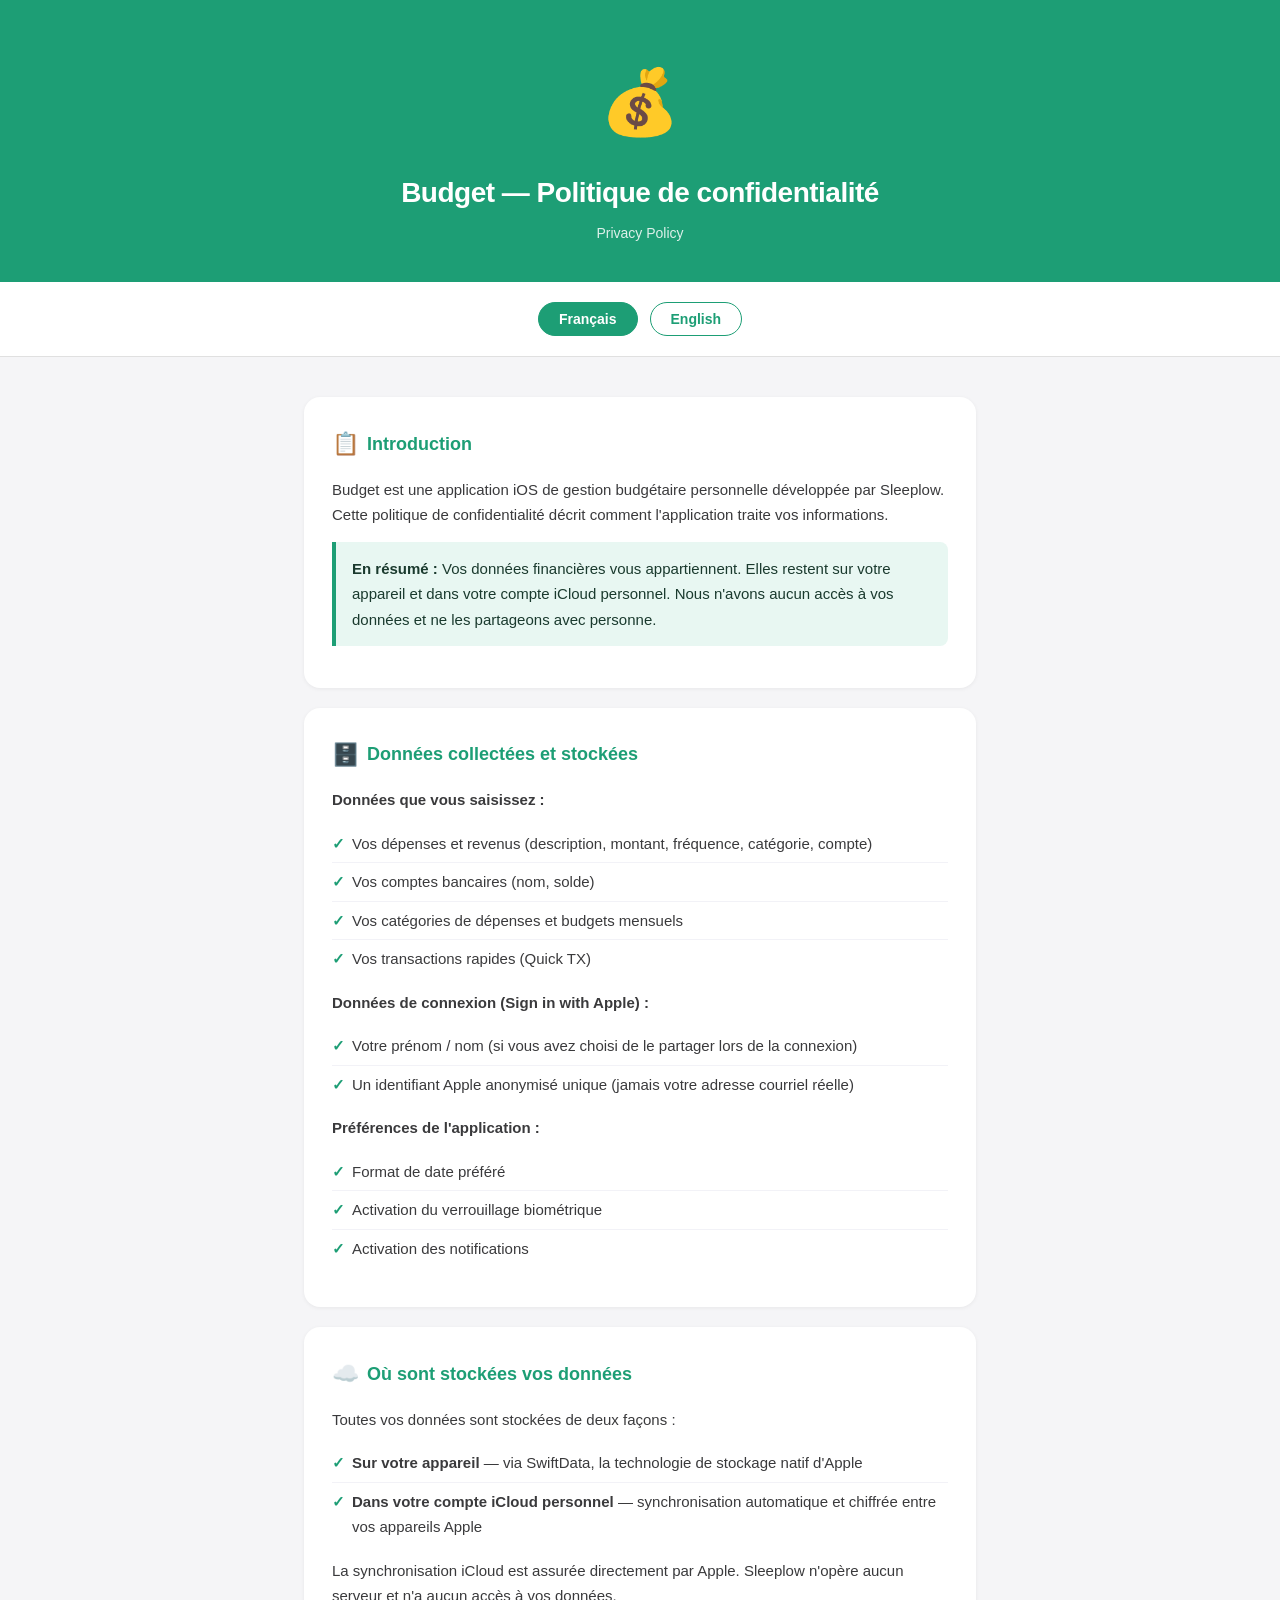
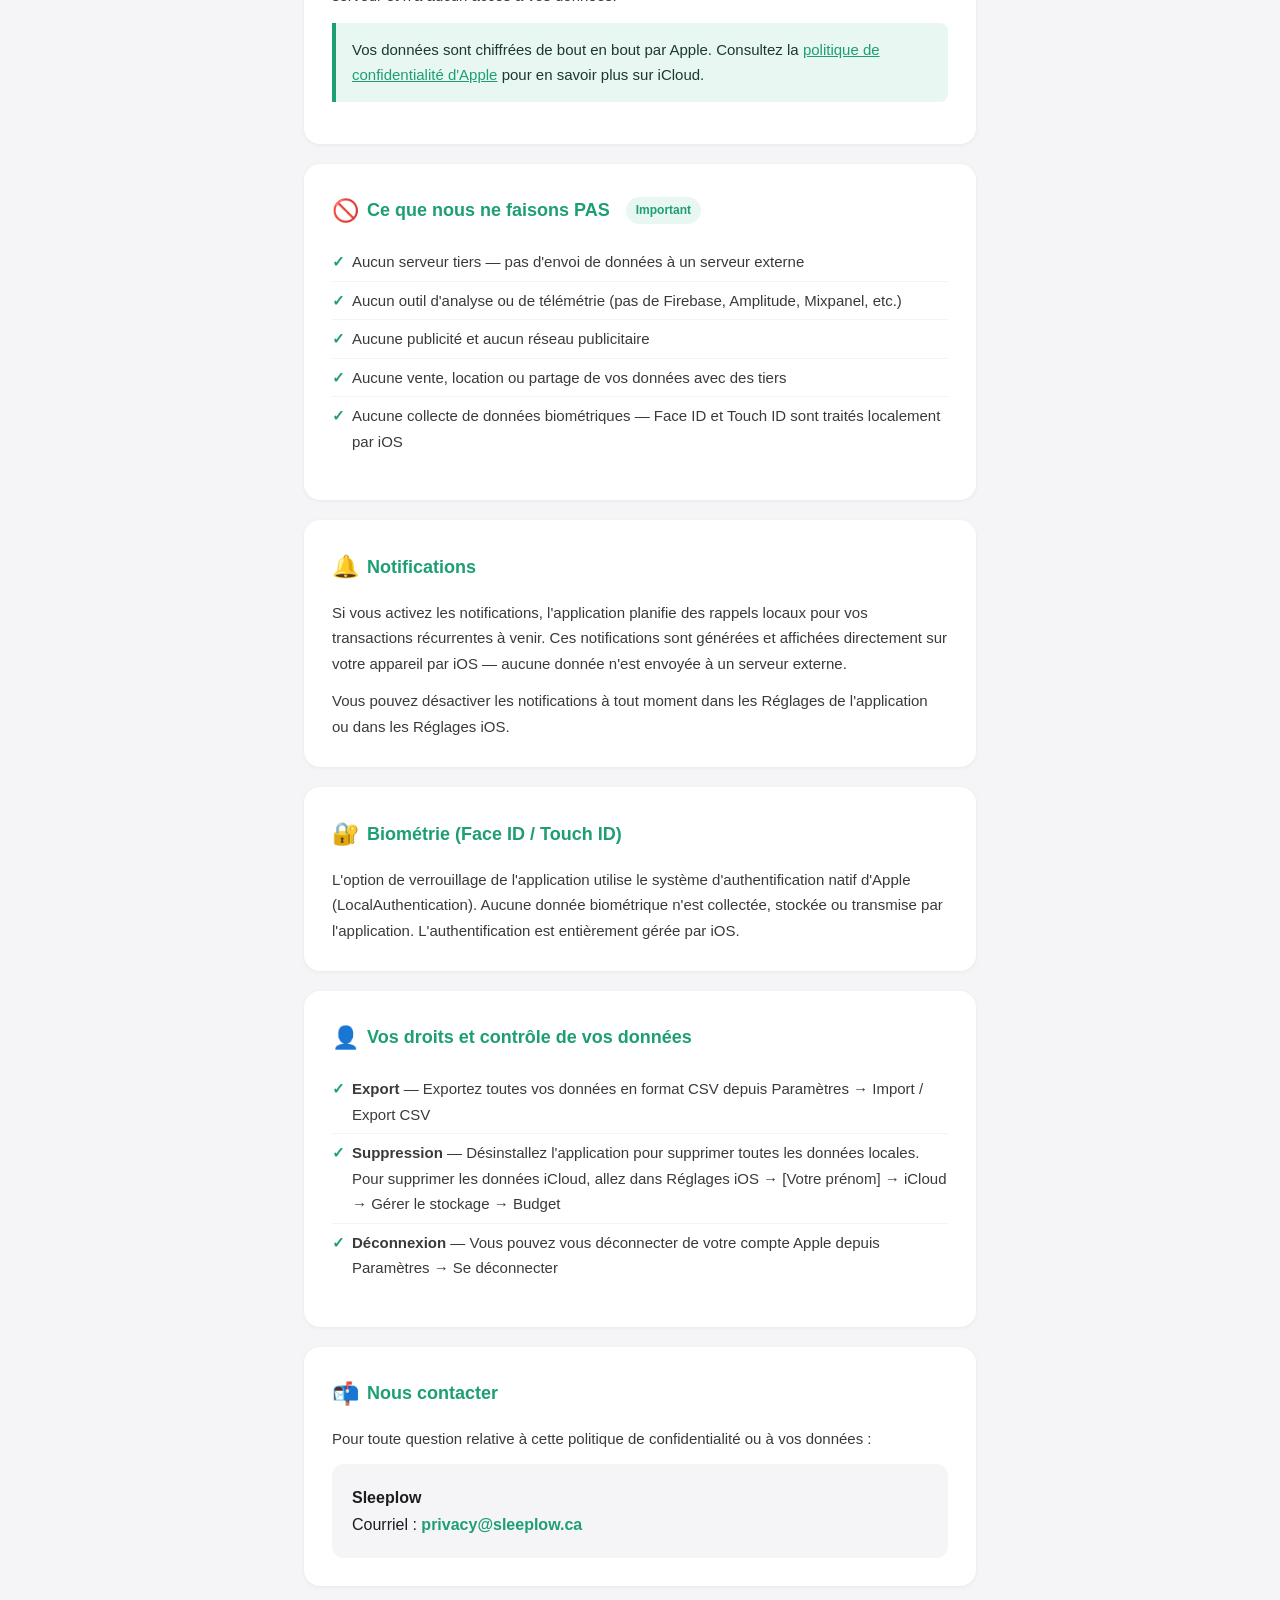
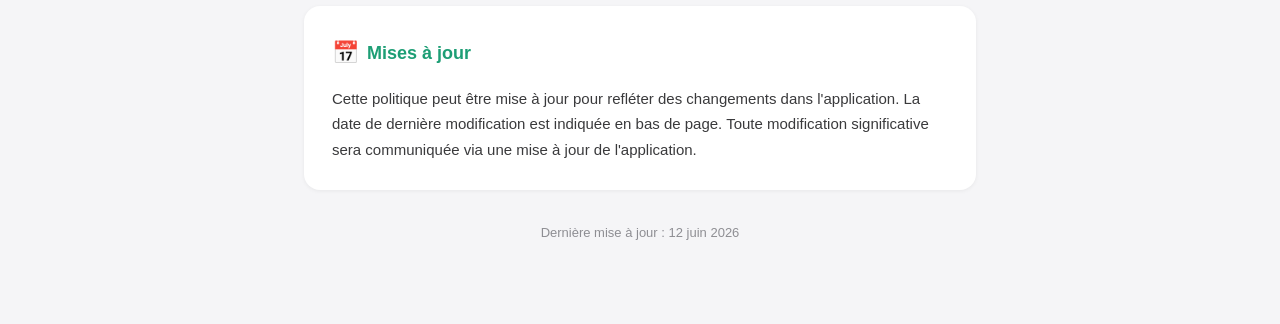
==== index.html @ 639ddbec "Add files via upload" ====
<!DOCTYPE html>
<html lang="fr">
<head>
  <meta charset="UTF-8" />
  <meta name="viewport" content="width=device-width, initial-scale=1.0" />
  <title>Politique de confidentialité — Budget App</title>
  <style>
    * { box-sizing: border-box; margin: 0; padding: 0; }

    body {
      font-family: -apple-system, BlinkMacSystemFont, "Segoe UI", Roboto, Helvetica, Arial, sans-serif;
      background: #f5f5f7;
      color: #1d1d1f;
      line-height: 1.7;
    }

    header {
      background: #1d9e75;
      color: #fff;
      padding: 48px 24px 36px;
      text-align: center;
    }

    header .icon {
      font-size: 64px;
      display: block;
      margin-bottom: 12px;
    }

    header h1 {
      font-size: 28px;
      font-weight: 700;
      letter-spacing: -0.5px;
    }

    header p {
      margin-top: 6px;
      font-size: 14px;
      opacity: 0.85;
    }

    .lang-toggle {
      display: flex;
      justify-content: center;
      gap: 12px;
      padding: 20px;
      background: #fff;
      border-bottom: 1px solid #e0e0e0;
    }

    .lang-toggle button {
      padding: 8px 20px;
      border-radius: 20px;
      border: 1.5px solid #1d9e75;
      background: transparent;
      color: #1d9e75;
      font-size: 14px;
      font-weight: 600;
      cursor: pointer;
      transition: all 0.2s;
    }

    .lang-toggle button.active,
    .lang-toggle button:hover {
      background: #1d9e75;
      color: #fff;
    }

    .container {
      max-width: 720px;
      margin: 0 auto;
      padding: 40px 24px 80px;
    }

    .section {
      background: #fff;
      border-radius: 16px;
      padding: 28px;
      margin-bottom: 20px;
      box-shadow: 0 1px 4px rgba(0,0,0,0.06);
    }

    .section h2 {
      font-size: 18px;
      font-weight: 700;
      color: #1d9e75;
      margin-bottom: 14px;
      display: flex;
      align-items: center;
      gap: 8px;
    }

    .section h2 .emoji { font-size: 22px; }

    .section p { margin-bottom: 12px; font-size: 15px; color: #3a3a3c; }
    .section p:last-child { margin-bottom: 0; }

    .section ul {
      list-style: none;
      padding: 0;
      margin-bottom: 12px;
    }

    .section ul li {
      font-size: 15px;
      color: #3a3a3c;
      padding: 6px 0 6px 20px;
      position: relative;
      border-bottom: 1px solid #f2f2f7;
    }

    .section ul li:last-child { border-bottom: none; }

    .section ul li::before {
      content: "✓";
      position: absolute;
      left: 0;
      color: #1d9e75;
      font-weight: 700;
    }

    .badge {
      display: inline-block;
      background: #e8f7f2;
      color: #1d9e75;
      font-size: 12px;
      font-weight: 700;
      padding: 3px 10px;
      border-radius: 20px;
      margin-left: 8px;
      vertical-align: middle;
    }

    .highlight {
      background: #e8f7f2;
      border-left: 4px solid #1d9e75;
      border-radius: 0 8px 8px 0;
      padding: 14px 16px;
      margin: 14px 0;
      font-size: 15px;
      color: #1a3a2e;
    }

    .contact-box {
      background: #f5f5f7;
      border-radius: 12px;
      padding: 20px;
      margin-top: 12px;
    }

    .contact-box a {
      color: #1d9e75;
      text-decoration: none;
      font-weight: 600;
    }

    .divider {
      border: none;
      border-top: 2px dashed #d0d0d0;
      margin: 40px 0;
    }

    .updated {
      text-align: center;
      font-size: 13px;
      color: #8e8e93;
      margin-top: 32px;
    }

    [lang-section="en"] { display: none; }
  </style>
</head>
<body>

<header>
  <span class="icon">💰</span>
  <h1>Budget — Politique de confidentialité</h1>
  <p>Privacy Policy</p>
</header>

<div class="lang-toggle">
  <button class="active" onclick="setLang('fr')">Français</button>
  <button onclick="setLang('en')">English</button>
</div>

<!-- ═══════════════════════════════════════ FRANÇAIS ═══════════════════════ -->

<div lang-section="fr">
<div class="container">

  <div class="section">
    <h2><span class="emoji">📋</span> Introduction</h2>
    <p>
      Budget est une application iOS de gestion budgétaire personnelle développée par Sleeplow.
      Cette politique de confidentialité décrit comment l'application traite vos informations.
    </p>
    <div class="highlight">
      <strong>En résumé :</strong> Vos données financières vous appartiennent. Elles restent sur votre appareil et dans votre compte iCloud personnel. Nous n'avons aucun accès à vos données et ne les partageons avec personne.
    </div>
  </div>

  <div class="section">
    <h2><span class="emoji">🗄️</span> Données collectées et stockées</h2>

    <p><strong>Données que vous saisissez :</strong></p>
    <ul>
      <li>Vos dépenses et revenus (description, montant, fréquence, catégorie, compte)</li>
      <li>Vos comptes bancaires (nom, solde)</li>
      <li>Vos catégories de dépenses et budgets mensuels</li>
      <li>Vos transactions rapides (Quick TX)</li>
    </ul>

    <p><strong>Données de connexion (Sign in with Apple) :</strong></p>
    <ul>
      <li>Votre prénom / nom (si vous avez choisi de le partager lors de la connexion)</li>
      <li>Un identifiant Apple anonymisé unique (jamais votre adresse courriel réelle)</li>
    </ul>

    <p><strong>Préférences de l'application :</strong></p>
    <ul>
      <li>Format de date préféré</li>
      <li>Activation du verrouillage biométrique</li>
      <li>Activation des notifications</li>
    </ul>
  </div>

  <div class="section">
    <h2><span class="emoji">☁️</span> Où sont stockées vos données</h2>
    <p>
      Toutes vos données sont stockées de deux façons :
    </p>
    <ul>
      <li><strong>Sur votre appareil</strong> — via SwiftData, la technologie de stockage natif d'Apple</li>
      <li><strong>Dans votre compte iCloud personnel</strong> — synchronisation automatique et chiffrée entre vos appareils Apple</li>
    </ul>
    <p>
      La synchronisation iCloud est assurée directement par Apple. Sleeplow n'opère aucun serveur
      et n'a aucun accès à vos données.
    </p>
    <div class="highlight">
      Vos données sont chiffrées de bout en bout par Apple. Consultez la
      <a href="https://www.apple.com/legal/privacy/fr-ww/" style="color:#1d9e75;">politique de confidentialité d'Apple</a>
      pour en savoir plus sur iCloud.
    </div>
  </div>

  <div class="section">
    <h2><span class="emoji">🚫</span> Ce que nous ne faisons PAS <span class="badge">Important</span></h2>
    <ul>
      <li>Aucun serveur tiers — pas d'envoi de données à un serveur externe</li>
      <li>Aucun outil d'analyse ou de télémétrie (pas de Firebase, Amplitude, Mixpanel, etc.)</li>
      <li>Aucune publicité et aucun réseau publicitaire</li>
      <li>Aucune vente, location ou partage de vos données avec des tiers</li>
      <li>Aucune collecte de données biométriques — Face ID et Touch ID sont traités localement par iOS</li>
    </ul>
  </div>

  <div class="section">
    <h2><span class="emoji">🔔</span> Notifications</h2>
    <p>
      Si vous activez les notifications, l'application planifie des rappels locaux pour vos
      transactions récurrentes à venir. Ces notifications sont générées et affichées directement
      sur votre appareil par iOS — aucune donnée n'est envoyée à un serveur externe.
    </p>
    <p>Vous pouvez désactiver les notifications à tout moment dans les Réglages de l'application ou dans les Réglages iOS.</p>
  </div>

  <div class="section">
    <h2><span class="emoji">🔐</span> Biométrie (Face ID / Touch ID)</h2>
    <p>
      L'option de verrouillage de l'application utilise le système d'authentification natif d'Apple
      (LocalAuthentication). Aucune donnée biométrique n'est collectée, stockée ou transmise par
      l'application. L'authentification est entièrement gérée par iOS.
    </p>
  </div>

  <div class="section">
    <h2><span class="emoji">👤</span> Vos droits et contrôle de vos données</h2>
    <ul>
      <li><strong>Export</strong> — Exportez toutes vos données en format CSV depuis Paramètres → Import / Export CSV</li>
      <li><strong>Suppression</strong> — Désinstallez l'application pour supprimer toutes les données locales. Pour supprimer les données iCloud, allez dans Réglages iOS → [Votre prénom] → iCloud → Gérer le stockage → Budget</li>
      <li><strong>Déconnexion</strong> — Vous pouvez vous déconnecter de votre compte Apple depuis Paramètres → Se déconnecter</li>
    </ul>
  </div>

  <div class="section">
    <h2><span class="emoji">📬</span> Nous contacter</h2>
    <p>Pour toute question relative à cette politique de confidentialité ou à vos données :</p>
    <div class="contact-box">
      <strong>Sleeplow</strong><br/>
      Courriel : <a href="mailto:privacy@sleeplow.ca">privacy@sleeplow.ca</a>
    </div>
  </div>

  <div class="section">
    <h2><span class="emoji">📅</span> Mises à jour</h2>
    <p>
      Cette politique peut être mise à jour pour refléter des changements dans l'application.
      La date de dernière modification est indiquée en bas de page.
      Toute modification significative sera communiquée via une mise à jour de l'application.
    </p>
  </div>

  <p class="updated">Dernière mise à jour : 12 juin 2026</p>
</div>
</div>

<!-- ═══════════════════════════════════════ ENGLISH ════════════════════════ -->

<div lang-section="en">
<div class="container">

  <div class="section">
    <h2><span class="emoji">📋</span> Introduction</h2>
    <p>
      Budget is a personal finance iOS application developed by Sleeplow.
      This privacy policy describes how the application handles your information.
    </p>
    <div class="highlight">
      <strong>In short:</strong> Your financial data belongs to you. It stays on your device and in your personal iCloud account. We have no access to your data and do not share it with anyone.
    </div>
  </div>

  <div class="section">
    <h2><span class="emoji">🗄️</span> Data Collected and Stored</h2>

    <p><strong>Data you enter:</strong></p>
    <ul>
      <li>Your expenses and income (description, amount, frequency, category, account)</li>
      <li>Your bank accounts (name, balance)</li>
      <li>Your expense categories and monthly budgets</li>
      <li>Your quick transactions (Quick TX)</li>
    </ul>

    <p><strong>Sign in with Apple data:</strong></p>
    <ul>
      <li>Your first / last name (only if you chose to share it at sign-in)</li>
      <li>A unique anonymized Apple identifier (never your real email address)</li>
    </ul>

    <p><strong>App preferences:</strong></p>
    <ul>
      <li>Preferred date format</li>
      <li>Biometric lock setting</li>
      <li>Notification setting</li>
    </ul>
  </div>

  <div class="section">
    <h2><span class="emoji">☁️</span> Where Your Data Is Stored</h2>
    <p>All your data is stored in two ways:</p>
    <ul>
      <li><strong>On your device</strong> — using SwiftData, Apple's native storage technology</li>
      <li><strong>In your personal iCloud account</strong> — automatic encrypted sync across your Apple devices</li>
    </ul>
    <p>
      iCloud synchronization is handled directly by Apple. Sleeplow operates no servers
      and has no access to your data.
    </p>
    <div class="highlight">
      Your data is end-to-end encrypted by Apple. See
      <a href="https://www.apple.com/legal/privacy/en-ww/" style="color:#1d9e75;">Apple's Privacy Policy</a>
      to learn more about iCloud.
    </div>
  </div>

  <div class="section">
    <h2><span class="emoji">🚫</span> What We Do NOT Do <span class="badge">Important</span></h2>
    <ul>
      <li>No third-party servers — no data is sent to any external server</li>
      <li>No analytics or telemetry tools (no Firebase, Amplitude, Mixpanel, etc.)</li>
      <li>No advertising and no ad networks</li>
      <li>No selling, renting, or sharing of your data with third parties</li>
      <li>No collection of biometric data — Face ID and Touch ID are processed locally by iOS</li>
    </ul>
  </div>

  <div class="section">
    <h2><span class="emoji">🔔</span> Notifications</h2>
    <p>
      If you enable notifications, the app schedules local reminders for your upcoming recurring
      transactions. These notifications are generated and displayed directly on your device by iOS —
      no data is sent to any external server.
    </p>
    <p>You can disable notifications at any time in the app's Settings or in iOS Settings.</p>
  </div>

  <div class="section">
    <h2><span class="emoji">🔐</span> Biometrics (Face ID / Touch ID)</h2>
    <p>
      The app lock feature uses Apple's native authentication framework (LocalAuthentication).
      No biometric data is collected, stored, or transmitted by the application.
      Authentication is entirely managed by iOS.
    </p>
  </div>

  <div class="section">
    <h2><span class="emoji">👤</span> Your Rights and Data Control</h2>
    <ul>
      <li><strong>Export</strong> — Export all your data in CSV format from Settings → Import / Export CSV</li>
      <li><strong>Deletion</strong> — Uninstall the application to delete all local data. To delete iCloud data, go to iOS Settings → [Your name] → iCloud → Manage Storage → Budget</li>
      <li><strong>Sign out</strong> — You can sign out of your Apple account from Settings → Sign out</li>
    </ul>
  </div>

  <div class="section">
    <h2><span class="emoji">📬</span> Contact Us</h2>
    <p>For any questions regarding this privacy policy or your data:</p>
    <div class="contact-box">
      <strong>Sleeplow</strong><br/>
      Email: <a href="mailto:privacy@sleeplow.ca">privacy@sleeplow.ca</a>
    </div>
  </div>

  <div class="section">
    <h2><span class="emoji">📅</span> Updates</h2>
    <p>
      This policy may be updated to reflect changes in the application.
      The last modification date is shown at the bottom of this page.
      Any significant change will be communicated through an app update.
    </p>
  </div>

  <p class="updated">Last updated: June 12, 2026</p>
</div>
</div>

<script>
  function setLang(lang) {
    document.querySelectorAll('[lang-section]').forEach(el => {
      el.style.display = el.getAttribute('lang-section') === lang ? 'block' : 'none';
    });
    document.querySelectorAll('.lang-toggle button').forEach((btn, i) => {
      btn.classList.toggle('active', (i === 0 && lang === 'fr') || (i === 1 && lang === 'en'));
    });
  }
</script>

</body>
</html>
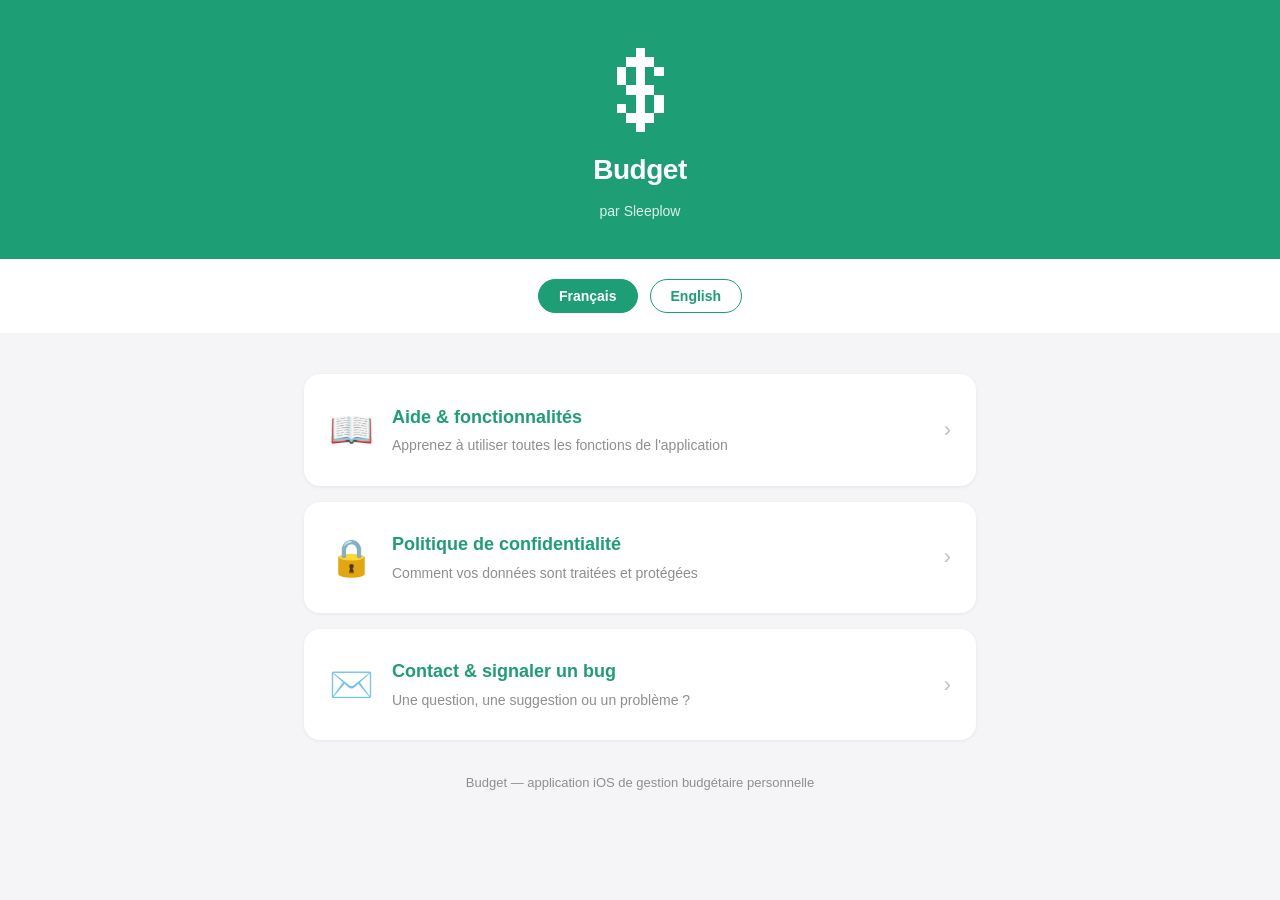
==== commit 41f7768b: "Site de support multi-pages avec logo de l'app et mode sombre * Préciser la nuance sur le chiffremen" ====
--- a/index.html
+++ b/index.html
@@ -3,179 +3,15 @@
 <head>
   <meta charset="UTF-8" />
   <meta name="viewport" content="width=device-width, initial-scale=1.0" />
-  <title>Politique de confidentialité — Budget App</title>
-  <style>
-    * { box-sizing: border-box; margin: 0; padding: 0; }
-
-    body {
-      font-family: -apple-system, BlinkMacSystemFont, "Segoe UI", Roboto, Helvetica, Arial, sans-serif;
-      background: #f5f5f7;
-      color: #1d1d1f;
-      line-height: 1.7;
-    }
-
-    header {
-      background: #1d9e75;
-      color: #fff;
-      padding: 48px 24px 36px;
-      text-align: center;
-    }
-
-    header .icon {
-      font-size: 64px;
-      display: block;
-      margin-bottom: 12px;
-    }
-
-    header h1 {
-      font-size: 28px;
-      font-weight: 700;
-      letter-spacing: -0.5px;
-    }
-
-    header p {
-      margin-top: 6px;
-      font-size: 14px;
-      opacity: 0.85;
-    }
-
-    .lang-toggle {
-      display: flex;
-      justify-content: center;
-      gap: 12px;
-      padding: 20px;
-      background: #fff;
-      border-bottom: 1px solid #e0e0e0;
-    }
-
-    .lang-toggle button {
-      padding: 8px 20px;
-      border-radius: 20px;
-      border: 1.5px solid #1d9e75;
-      background: transparent;
-      color: #1d9e75;
-      font-size: 14px;
-      font-weight: 600;
-      cursor: pointer;
-      transition: all 0.2s;
-    }
-
-    .lang-toggle button.active,
-    .lang-toggle button:hover {
-      background: #1d9e75;
-      color: #fff;
-    }
-
-    .container {
-      max-width: 720px;
-      margin: 0 auto;
-      padding: 40px 24px 80px;
-    }
-
-    .section {
-      background: #fff;
-      border-radius: 16px;
-      padding: 28px;
-      margin-bottom: 20px;
-      box-shadow: 0 1px 4px rgba(0,0,0,0.06);
-    }
-
-    .section h2 {
-      font-size: 18px;
-      font-weight: 700;
-      color: #1d9e75;
-      margin-bottom: 14px;
-      display: flex;
-      align-items: center;
-      gap: 8px;
-    }
-
-    .section h2 .emoji { font-size: 22px; }
-
-    .section p { margin-bottom: 12px; font-size: 15px; color: #3a3a3c; }
-    .section p:last-child { margin-bottom: 0; }
-
-    .section ul {
-      list-style: none;
-      padding: 0;
-      margin-bottom: 12px;
-    }
-
-    .section ul li {
-      font-size: 15px;
-      color: #3a3a3c;
-      padding: 6px 0 6px 20px;
-      position: relative;
-      border-bottom: 1px solid #f2f2f7;
-    }
-
-    .section ul li:last-child { border-bottom: none; }
-
-    .section ul li::before {
-      content: "✓";
-      position: absolute;
-      left: 0;
-      color: #1d9e75;
-      font-weight: 700;
-    }
-
-    .badge {
-      display: inline-block;
-      background: #e8f7f2;
-      color: #1d9e75;
-      font-size: 12px;
-      font-weight: 700;
-      padding: 3px 10px;
-      border-radius: 20px;
-      margin-left: 8px;
-      vertical-align: middle;
-    }
-
-    .highlight {
-      background: #e8f7f2;
-      border-left: 4px solid #1d9e75;
-      border-radius: 0 8px 8px 0;
-      padding: 14px 16px;
-      margin: 14px 0;
-      font-size: 15px;
-      color: #1a3a2e;
-    }
-
-    .contact-box {
-      background: #f5f5f7;
-      border-radius: 12px;
-      padding: 20px;
-      margin-top: 12px;
-    }
-
-    .contact-box a {
-      color: #1d9e75;
-      text-decoration: none;
-      font-weight: 600;
-    }
-
-    .divider {
-      border: none;
-      border-top: 2px dashed #d0d0d0;
-      margin: 40px 0;
-    }
-
-    .updated {
-      text-align: center;
-      font-size: 13px;
-      color: #8e8e93;
-      margin-top: 32px;
-    }
-
-    [lang-section="en"] { display: none; }
-  </style>
+  <title>Budget App — Accueil</title>
+  <link rel="stylesheet" href="styles.css" />
 </head>
 <body>
 
 <header>
-  <span class="icon">💰</span>
-  <h1>Budget — Politique de confidentialité</h1>
-  <p>Privacy Policy</p>
+  <span class="logo-icon" role="img" aria-label="Budget"></span>
+  <h1>Budget</h1>
+  <p>par Sleeplow</p>
 </header>
 
 <div class="lang-toggle">
@@ -188,120 +24,36 @@
 <div lang-section="fr">
 <div class="container">
 
-  <div class="section">
-    <h2><span class="emoji">📋</span> Introduction</h2>
-    <p>
-      Budget est une application iOS de gestion budgétaire personnelle développée par Sleeplow.
-      Cette politique de confidentialité décrit comment l'application traite vos informations.
-    </p>
-    <div class="highlight">
-      <strong>En résumé :</strong> Vos données financières vous appartiennent. Elles restent sur votre appareil et dans votre compte iCloud personnel. Nous n'avons aucun accès à vos données et ne les partageons avec personne.
-    </div>
-  </div>
+  <nav class="menu">
+    <a class="menu-card" href="help.html">
+      <span class="menu-icon">📖</span>
+      <span class="menu-text">
+        <h2>Aide &amp; fonctionnalités</h2>
+        <p>Apprenez à utiliser toutes les fonctions de l'application</p>
+      </span>
+      <span class="menu-arrow">›</span>
+    </a>
 
-  <div class="section">
-    <h2><span class="emoji">🗄️</span> Données collectées et stockées</h2>
+    <a class="menu-card" href="privacy.html">
+      <span class="menu-icon">🔒</span>
+      <span class="menu-text">
+        <h2>Politique de confidentialité</h2>
+        <p>Comment vos données sont traitées et protégées</p>
+      </span>
+      <span class="menu-arrow">›</span>
+    </a>
 
-    <p><strong>Données que vous saisissez :</strong></p>
-    <ul>
-      <li>Vos dépenses et revenus (description, montant, fréquence, catégorie, compte)</li>
-      <li>Vos comptes bancaires (nom, solde)</li>
-      <li>Vos catégories de dépenses et budgets mensuels</li>
-      <li>Vos transactions rapides (Quick TX)</li>
-    </ul>
+    <a class="menu-card" href="contact.html">
+      <span class="menu-icon">✉️</span>
+      <span class="menu-text">
+        <h2>Contact &amp; signaler un bug</h2>
+        <p>Une question, une suggestion ou un problème ?</p>
+      </span>
+      <span class="menu-arrow">›</span>
+    </a>
+  </nav>
 
-    <p><strong>Données de connexion (Sign in with Apple) :</strong></p>
-    <ul>
-      <li>Votre prénom / nom (si vous avez choisi de le partager lors de la connexion)</li>
-      <li>Un identifiant Apple anonymisé unique (jamais votre adresse courriel réelle)</li>
-    </ul>
-
-    <p><strong>Préférences de l'application :</strong></p>
-    <ul>
-      <li>Format de date préféré</li>
-      <li>Activation du verrouillage biométrique</li>
-      <li>Activation des notifications</li>
-    </ul>
-  </div>
-
-  <div class="section">
-    <h2><span class="emoji">☁️</span> Où sont stockées vos données</h2>
-    <p>
-      Toutes vos données sont stockées de deux façons :
-    </p>
-    <ul>
-      <li><strong>Sur votre appareil</strong> — via SwiftData, la technologie de stockage natif d'Apple</li>
-      <li><strong>Dans votre compte iCloud personnel</strong> — synchronisation automatique et chiffrée entre vos appareils Apple</li>
-    </ul>
-    <p>
-      La synchronisation iCloud est assurée directement par Apple. Sleeplow n'opère aucun serveur
-      et n'a aucun accès à vos données.
-    </p>
-    <div class="highlight">
-      Vos données sont chiffrées de bout en bout par Apple. Consultez la
-      <a href="https://www.apple.com/legal/privacy/fr-ww/" style="color:#1d9e75;">politique de confidentialité d'Apple</a>
-      pour en savoir plus sur iCloud.
-    </div>
-  </div>
-
-  <div class="section">
-    <h2><span class="emoji">🚫</span> Ce que nous ne faisons PAS <span class="badge">Important</span></h2>
-    <ul>
-      <li>Aucun serveur tiers — pas d'envoi de données à un serveur externe</li>
-      <li>Aucun outil d'analyse ou de télémétrie (pas de Firebase, Amplitude, Mixpanel, etc.)</li>
-      <li>Aucune publicité et aucun réseau publicitaire</li>
-      <li>Aucune vente, location ou partage de vos données avec des tiers</li>
-      <li>Aucune collecte de données biométriques — Face ID et Touch ID sont traités localement par iOS</li>
-    </ul>
-  </div>
-
-  <div class="section">
-    <h2><span class="emoji">🔔</span> Notifications</h2>
-    <p>
-      Si vous activez les notifications, l'application planifie des rappels locaux pour vos
-      transactions récurrentes à venir. Ces notifications sont générées et affichées directement
-      sur votre appareil par iOS — aucune donnée n'est envoyée à un serveur externe.
-    </p>
-    <p>Vous pouvez désactiver les notifications à tout moment dans les Réglages de l'application ou dans les Réglages iOS.</p>
-  </div>
-
-  <div class="section">
-    <h2><span class="emoji">🔐</span> Biométrie (Face ID / Touch ID)</h2>
-    <p>
-      L'option de verrouillage de l'application utilise le système d'authentification natif d'Apple
-      (LocalAuthentication). Aucune donnée biométrique n'est collectée, stockée ou transmise par
-      l'application. L'authentification est entièrement gérée par iOS.
-    </p>
-  </div>
-
-  <div class="section">
-    <h2><span class="emoji">👤</span> Vos droits et contrôle de vos données</h2>
-    <ul>
-      <li><strong>Export</strong> — Exportez toutes vos données en format CSV depuis Paramètres → Import / Export CSV</li>
-      <li><strong>Suppression</strong> — Désinstallez l'application pour supprimer toutes les données locales. Pour supprimer les données iCloud, allez dans Réglages iOS → [Votre prénom] → iCloud → Gérer le stockage → Budget</li>
-      <li><strong>Déconnexion</strong> — Vous pouvez vous déconnecter de votre compte Apple depuis Paramètres → Se déconnecter</li>
-    </ul>
-  </div>
-
-  <div class="section">
-    <h2><span class="emoji">📬</span> Nous contacter</h2>
-    <p>Pour toute question relative à cette politique de confidentialité ou à vos données :</p>
-    <div class="contact-box">
-      <strong>Sleeplow</strong><br/>
-      Courriel : <a href="mailto:privacy@sleeplow.ca">privacy@sleeplow.ca</a>
-    </div>
-  </div>
-
-  <div class="section">
-    <h2><span class="emoji">📅</span> Mises à jour</h2>
-    <p>
-      Cette politique peut être mise à jour pour refléter des changements dans l'application.
-      La date de dernière modification est indiquée en bas de page.
-      Toute modification significative sera communiquée via une mise à jour de l'application.
-    </p>
-  </div>
-
-  <p class="updated">Dernière mise à jour : 12 juin 2026</p>
+  <p class="updated">Budget — application iOS de gestion budgétaire personnelle</p>
 </div>
 </div>
 
@@ -310,131 +62,39 @@
 <div lang-section="en">
 <div class="container">
 
-  <div class="section">
-    <h2><span class="emoji">📋</span> Introduction</h2>
-    <p>
-      Budget is a personal finance iOS application developed by Sleeplow.
-      This privacy policy describes how the application handles your information.
-    </p>
-    <div class="highlight">
-      <strong>In short:</strong> Your financial data belongs to you. It stays on your device and in your personal iCloud account. We have no access to your data and do not share it with anyone.
-    </div>
-  </div>
+  <nav class="menu">
+    <a class="menu-card" href="help.html">
+      <span class="menu-icon">📖</span>
+      <span class="menu-text">
+        <h2>Help &amp; Features</h2>
+        <p>Learn how to use all of the app's features</p>
+      </span>
+      <span class="menu-arrow">›</span>
+    </a>
 
-  <div class="section">
-    <h2><span class="emoji">🗄️</span> Data Collected and Stored</h2>
+    <a class="menu-card" href="privacy.html">
+      <span class="menu-icon">🔒</span>
+      <span class="menu-text">
+        <h2>Privacy Policy</h2>
+        <p>How your data is handled and protected</p>
+      </span>
+      <span class="menu-arrow">›</span>
+    </a>
 
-    <p><strong>Data you enter:</strong></p>
-    <ul>
-      <li>Your expenses and income (description, amount, frequency, category, account)</li>
-      <li>Your bank accounts (name, balance)</li>
-      <li>Your expense categories and monthly budgets</li>
-      <li>Your quick transactions (Quick TX)</li>
-    </ul>
+    <a class="menu-card" href="contact.html">
+      <span class="menu-icon">✉️</span>
+      <span class="menu-text">
+        <h2>Contact &amp; Report a Bug</h2>
+        <p>A question, a suggestion or a problem?</p>
+      </span>
+      <span class="menu-arrow">›</span>
+    </a>
+  </nav>
 
-    <p><strong>Sign in with Apple data:</strong></p>
-    <ul>
-      <li>Your first / last name (only if you chose to share it at sign-in)</li>
-      <li>A unique anonymized Apple identifier (never your real email address)</li>
-    </ul>
-
-    <p><strong>App preferences:</strong></p>
-    <ul>
-      <li>Preferred date format</li>
-      <li>Biometric lock setting</li>
-      <li>Notification setting</li>
-    </ul>
-  </div>
-
-  <div class="section">
-    <h2><span class="emoji">☁️</span> Where Your Data Is Stored</h2>
-    <p>All your data is stored in two ways:</p>
-    <ul>
-      <li><strong>On your device</strong> — using SwiftData, Apple's native storage technology</li>
-      <li><strong>In your personal iCloud account</strong> — automatic encrypted sync across your Apple devices</li>
-    </ul>
-    <p>
-      iCloud synchronization is handled directly by Apple. Sleeplow operates no servers
-      and has no access to your data.
-    </p>
-    <div class="highlight">
-      Your data is end-to-end encrypted by Apple. See
-      <a href="https://www.apple.com/legal/privacy/en-ww/" style="color:#1d9e75;">Apple's Privacy Policy</a>
-      to learn more about iCloud.
-    </div>
-  </div>
-
-  <div class="section">
-    <h2><span class="emoji">🚫</span> What We Do NOT Do <span class="badge">Important</span></h2>
-    <ul>
-      <li>No third-party servers — no data is sent to any external server</li>
-      <li>No analytics or telemetry tools (no Firebase, Amplitude, Mixpanel, etc.)</li>
-      <li>No advertising and no ad networks</li>
-      <li>No selling, renting, or sharing of your data with third parties</li>
-      <li>No collection of biometric data — Face ID and Touch ID are processed locally by iOS</li>
-    </ul>
-  </div>
-
-  <div class="section">
-    <h2><span class="emoji">🔔</span> Notifications</h2>
-    <p>
-      If you enable notifications, the app schedules local reminders for your upcoming recurring
-      transactions. These notifications are generated and displayed directly on your device by iOS —
-      no data is sent to any external server.
-    </p>
-    <p>You can disable notifications at any time in the app's Settings or in iOS Settings.</p>
-  </div>
-
-  <div class="section">
-    <h2><span class="emoji">🔐</span> Biometrics (Face ID / Touch ID)</h2>
-    <p>
-      The app lock feature uses Apple's native authentication framework (LocalAuthentication).
-      No biometric data is collected, stored, or transmitted by the application.
-      Authentication is entirely managed by iOS.
-    </p>
-  </div>
-
-  <div class="section">
-    <h2><span class="emoji">👤</span> Your Rights and Data Control</h2>
-    <ul>
-      <li><strong>Export</strong> — Export all your data in CSV format from Settings → Import / Export CSV</li>
-      <li><strong>Deletion</strong> — Uninstall the application to delete all local data. To delete iCloud data, go to iOS Settings → [Your name] → iCloud → Manage Storage → Budget</li>
-      <li><strong>Sign out</strong> — You can sign out of your Apple account from Settings → Sign out</li>
-    </ul>
-  </div>
-
-  <div class="section">
-    <h2><span class="emoji">📬</span> Contact Us</h2>
-    <p>For any questions regarding this privacy policy or your data:</p>
-    <div class="contact-box">
-      <strong>Sleeplow</strong><br/>
-      Email: <a href="mailto:privacy@sleeplow.ca">privacy@sleeplow.ca</a>
-    </div>
-  </div>
-
-  <div class="section">
-    <h2><span class="emoji">📅</span> Updates</h2>
-    <p>
-      This policy may be updated to reflect changes in the application.
-      The last modification date is shown at the bottom of this page.
-      Any significant change will be communicated through an app update.
-    </p>
-  </div>
-
-  <p class="updated">Last updated: June 12, 2026</p>
+  <p class="updated">Budget — personal finance iOS application</p>
 </div>
 </div>
 
-<script>
-  function setLang(lang) {
-    document.querySelectorAll('[lang-section]').forEach(el => {
-      el.style.display = el.getAttribute('lang-section') === lang ? 'block' : 'none';
-    });
-    document.querySelectorAll('.lang-toggle button').forEach((btn, i) => {
-      btn.classList.toggle('active', (i === 0 && lang === 'fr') || (i === 1 && lang === 'en'));
-    });
-  }
-</script>
-
+<script src="script.js"></script>
 </body>
 </html>
--- a/styles.css
+++ b/styles.css
@@ -0,0 +1,346 @@
+/* ───────────────────── Color tokens (light mode) ───────────────────── */
+
+:root {
+  --bg: #f5f5f7;
+  --text: #1d1d1f;
+  --text-secondary: #3a3a3c;
+  --text-muted: #8e8e93;
+
+  --card-bg: #fff;
+  --card-border: transparent;
+  --card-shadow: rgba(0,0,0,0.06);
+  --card-shadow-hover: rgba(0,0,0,0.10);
+
+  --accent: #1d9e75;
+  --accent-bg: #e8f7f2;
+  --accent-contrast: #1a3a2e;
+  --on-accent: #fff;
+
+  --border: #f2f2f7;
+  --divider: #d0d0d0;
+  --contact-bg: #f5f5f7;
+  --arrow: #c0c0c5;
+
+  /* Header / app logo — light variant: green tile, white glyph */
+  --header-bg: #1d9e75;
+  --header-text: #fff;
+  --header-logo: #fff;
+}
+
+/* ───────────────────── Color tokens (dark mode) ────────────────────── */
+
+@media (prefers-color-scheme: dark) {
+  :root {
+    --bg: #000;
+    --text: #f5f5f7;
+    --text-secondary: #c7c7cc;
+    --text-muted: #8e8e93;
+
+    --card-bg: #1c1c1e;
+    --card-border: #2c2c2e;
+    --card-shadow: rgba(0,0,0,0.5);
+    --card-shadow-hover: rgba(0,0,0,0.7);
+
+    --accent: #2ecc8f;
+    --accent-bg: #14302a;
+    --accent-contrast: #d7f5ea;
+    --on-accent: #0d1311;
+
+    --border: #2c2c2e;
+    --divider: #3a3a3c;
+    --contact-bg: #2c2c2e;
+    --arrow: #6e6e73;
+
+    /* Header / app logo — dark variant: near-black tile, green glyph */
+    --header-bg: #0d1311;
+    --header-text: #f5f5f7;
+    --header-logo: #2ecc8f;
+  }
+}
+
+* { box-sizing: border-box; margin: 0; padding: 0; }
+
+body {
+  font-family: -apple-system, BlinkMacSystemFont, "Segoe UI", Roboto, Helvetica, Arial, sans-serif;
+  background: var(--bg);
+  color: var(--text);
+  line-height: 1.7;
+}
+
+/* ─────────────────────────── Header ─────────────────────────── */
+
+header {
+  background: var(--header-bg);
+  color: var(--header-text);
+  padding: 48px 24px 36px;
+  text-align: center;
+}
+
+/* App logo — the "$" glyph drawn from logo.svg, recolored per color scheme */
+header .logo-icon {
+  display: block;
+  width: 84px;
+  height: 84px;
+  margin: 0 auto 14px;
+  background-color: var(--header-logo);
+  -webkit-mask: url(logo.svg) center / contain no-repeat;
+  mask: url(logo.svg) center / contain no-repeat;
+}
+
+header h1 {
+  font-size: 28px;
+  font-weight: 700;
+  letter-spacing: -0.5px;
+}
+
+header p {
+  margin-top: 6px;
+  font-size: 14px;
+  opacity: 0.85;
+}
+
+/* ─────────────────────── Back navigation ────────────────────── */
+
+.back-link {
+  display: inline-flex;
+  align-items: center;
+  gap: 6px;
+  margin: 20px 0 0 24px;
+  color: var(--accent);
+  text-decoration: none;
+  font-size: 14px;
+  font-weight: 600;
+}
+
+.back-link:hover { text-decoration: underline; }
+
+/* ─────────────────────── Language toggle ────────────────────── */
+
+.lang-toggle {
+  display: flex;
+  justify-content: center;
+  gap: 12px;
+  padding: 20px;
+  background: var(--card-bg);
+  border-bottom: 1px solid var(--border);
+}
+
+.lang-toggle button {
+  padding: 8px 20px;
+  border-radius: 20px;
+  border: 1.5px solid var(--accent);
+  background: transparent;
+  color: var(--accent);
+  font-size: 14px;
+  font-weight: 600;
+  cursor: pointer;
+  transition: all 0.2s;
+}
+
+.lang-toggle button.active,
+.lang-toggle button:hover {
+  background: var(--accent);
+  color: var(--on-accent);
+}
+
+/* ─────────────────────────── Layout ─────────────────────────── */
+
+.container {
+  max-width: 720px;
+  margin: 0 auto;
+  padding: 40px 24px 80px;
+}
+
+.section {
+  background: var(--card-bg);
+  border: 1px solid var(--card-border);
+  border-radius: 16px;
+  padding: 28px;
+  margin-bottom: 20px;
+  box-shadow: 0 1px 4px var(--card-shadow);
+}
+
+.section h2 {
+  font-size: 18px;
+  font-weight: 700;
+  color: var(--accent);
+  margin-bottom: 14px;
+  display: flex;
+  align-items: center;
+  gap: 8px;
+}
+
+.section h2 .emoji { font-size: 22px; }
+
+.section h3 {
+  font-size: 16px;
+  font-weight: 700;
+  color: var(--text);
+  margin: 18px 0 8px;
+}
+
+.section p { margin-bottom: 12px; font-size: 15px; color: var(--text-secondary); }
+.section p:last-child { margin-bottom: 0; }
+
+.section ul {
+  list-style: none;
+  padding: 0;
+  margin-bottom: 12px;
+}
+
+.section ul li {
+  font-size: 15px;
+  color: var(--text-secondary);
+  padding: 6px 0 6px 20px;
+  position: relative;
+  border-bottom: 1px solid var(--border);
+}
+
+.section ul li:last-child { border-bottom: none; }
+
+.section ul li::before {
+  content: "✓";
+  position: absolute;
+  left: 0;
+  color: var(--accent);
+  font-weight: 700;
+}
+
+/* Numbered steps (for help sections) */
+.section ol {
+  margin: 0 0 12px 20px;
+  padding: 0;
+}
+
+.section ol li {
+  font-size: 15px;
+  color: var(--text-secondary);
+  padding: 4px 0;
+}
+
+/* Links inside content */
+.section a,
+.highlight a,
+.contact-box a,
+.updated a {
+  color: var(--accent);
+  font-weight: 600;
+  text-decoration: none;
+}
+
+.section a:hover,
+.highlight a:hover,
+.contact-box a:hover,
+.updated a:hover { text-decoration: underline; }
+
+/* ───────────────────────── Components ───────────────────────── */
+
+.badge {
+  display: inline-block;
+  background: var(--accent-bg);
+  color: var(--accent);
+  font-size: 12px;
+  font-weight: 700;
+  padding: 3px 10px;
+  border-radius: 20px;
+  margin-left: 8px;
+  vertical-align: middle;
+}
+
+.highlight {
+  background: var(--accent-bg);
+  border-left: 4px solid var(--accent);
+  border-radius: 0 8px 8px 0;
+  padding: 14px 16px;
+  margin: 14px 0;
+  font-size: 15px;
+  color: var(--accent-contrast);
+}
+
+.contact-box {
+  background: var(--contact-bg);
+  border-radius: 12px;
+  padding: 20px;
+  margin-top: 12px;
+}
+
+.divider {
+  border: none;
+  border-top: 2px dashed var(--divider);
+  margin: 40px 0;
+}
+
+.updated {
+  text-align: center;
+  font-size: 13px;
+  color: var(--text-muted);
+  margin-top: 32px;
+}
+
+/* ────────────────────────── Menu hub ───────────────────────── */
+
+.menu {
+  display: grid;
+  gap: 16px;
+}
+
+.menu-card {
+  display: flex;
+  align-items: center;
+  gap: 18px;
+  background: var(--card-bg);
+  border: 1px solid var(--card-border);
+  border-radius: 16px;
+  padding: 24px;
+  text-decoration: none;
+  color: inherit;
+  box-shadow: 0 1px 4px var(--card-shadow);
+  transition: transform 0.15s, box-shadow 0.15s;
+}
+
+.menu-card:hover {
+  transform: translateY(-2px);
+  box-shadow: 0 4px 14px var(--card-shadow-hover);
+}
+
+.menu-card .menu-icon {
+  font-size: 36px;
+  flex-shrink: 0;
+}
+
+.menu-card .menu-text h2 {
+  font-size: 18px;
+  font-weight: 700;
+  color: var(--accent);
+  margin-bottom: 2px;
+}
+
+.menu-card .menu-text p {
+  font-size: 14px;
+  color: var(--text-muted);
+}
+
+.menu-card .menu-arrow {
+  margin-left: auto;
+  color: var(--arrow);
+  font-size: 22px;
+  flex-shrink: 0;
+}
+
+/* Buttons / call-to-action links */
+.btn {
+  display: inline-block;
+  background: var(--accent);
+  color: var(--on-accent);
+  text-decoration: none;
+  font-weight: 600;
+  font-size: 15px;
+  padding: 12px 24px;
+  border-radius: 24px;
+  transition: opacity 0.15s;
+}
+
+.btn:hover { opacity: 0.9; }
+
+/* Language section visibility (toggled by script.js) */
+[lang-section="en"] { display: none; }
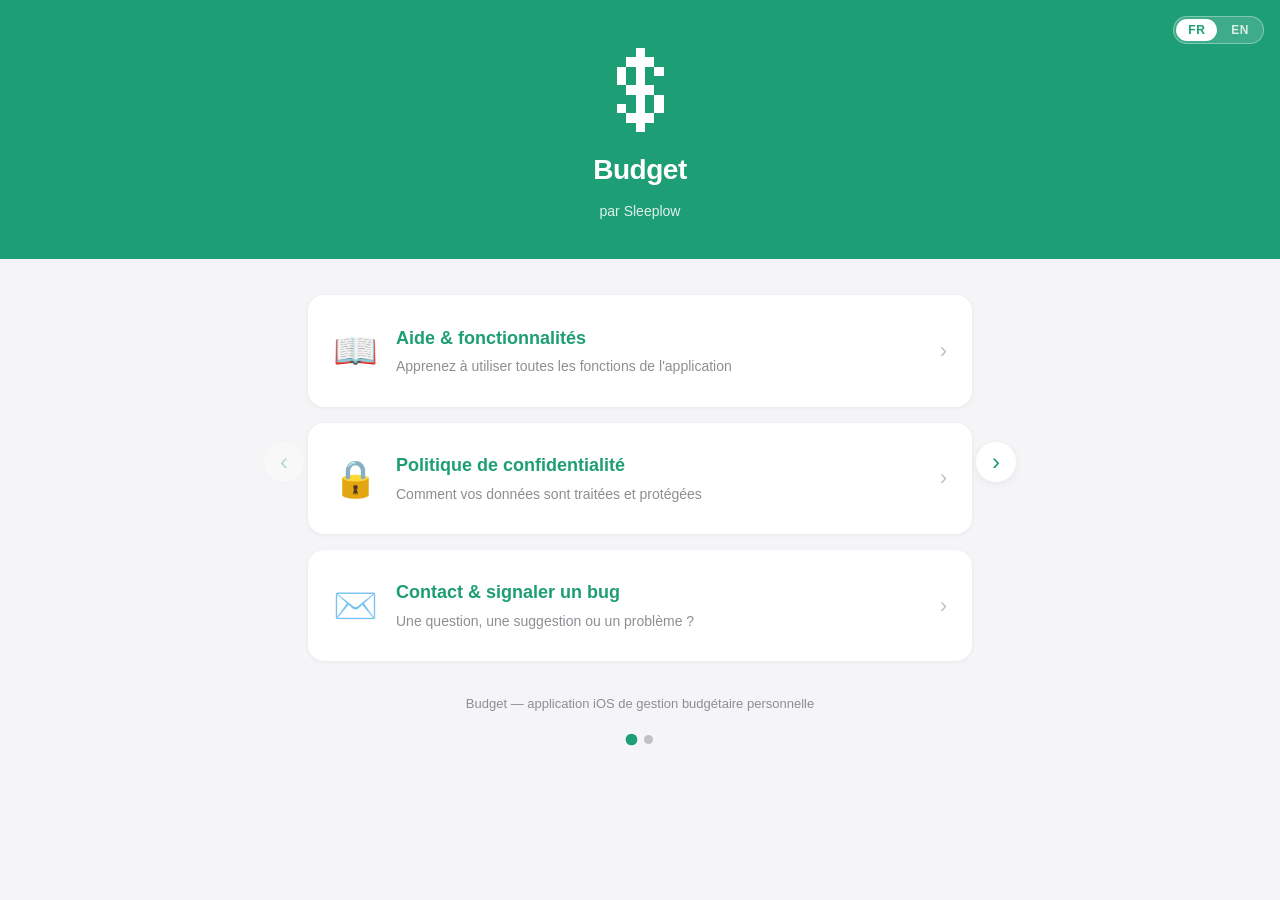
==== commit 1c393196: "Transform home page into a multi-app carousel The landing page was a single-app menu hub for Budget." ====
--- a/index.html
+++ b/index.html
@@ -1,98 +1,34 @@
 <!DOCTYPE html>
-<html lang="fr">
+<html lang="fr" data-app="budget">
 <head>
   <meta charset="UTF-8" />
   <meta name="viewport" content="width=device-width, initial-scale=1.0" />
-  <title>Budget App — Accueil</title>
+  <title>Sleeplow — Applications</title>
   <link rel="stylesheet" href="styles.css" />
 </head>
 <body>
 
 <header>
-  <span class="logo-icon" role="img" aria-label="Budget"></span>
-  <h1>Budget</h1>
-  <p>par Sleeplow</p>
+  <div class="lang-switch" role="group" aria-label="Langue / Language">
+    <button class="active" onclick="setLang('fr')">FR</button>
+    <button onclick="setLang('en')">EN</button>
+  </div>
+  <span class="logo-icon" id="app-logo" role="img" aria-label="Budget"></span>
+  <h1 id="app-name">Budget</h1>
+  <p id="app-tagline">par Sleeplow</p>
 </header>
 
-<div class="lang-toggle">
-  <button class="active" onclick="setLang('fr')">Français</button>
-  <button onclick="setLang('en')">English</button>
-</div>
+<!-- Carousel: one slide per app. Header, theme color and cards are rendered
+     from the APPS registry in script.js. -->
+<div class="carousel">
+  <button class="carousel-arrow prev" type="button" aria-label="Application précédente / Previous app">‹</button>
+  <button class="carousel-arrow next" type="button" aria-label="Application suivante / Next app">›</button>
 
-<!-- ═══════════════════════════════════════ FRANÇAIS ═══════════════════════ -->
+  <div class="carousel-viewport">
+    <div class="carousel-track" id="carousel-track"></div>
+  </div>
 
-<div lang-section="fr">
-<div class="container">
-
-  <nav class="menu">
-    <a class="menu-card" href="help.html">
-      <span class="menu-icon">📖</span>
-      <span class="menu-text">
-        <h2>Aide &amp; fonctionnalités</h2>
-        <p>Apprenez à utiliser toutes les fonctions de l'application</p>
-      </span>
-      <span class="menu-arrow">›</span>
-    </a>
-
-    <a class="menu-card" href="privacy.html">
-      <span class="menu-icon">🔒</span>
-      <span class="menu-text">
-        <h2>Politique de confidentialité</h2>
-        <p>Comment vos données sont traitées et protégées</p>
-      </span>
-      <span class="menu-arrow">›</span>
-    </a>
-
-    <a class="menu-card" href="contact.html">
-      <span class="menu-icon">✉️</span>
-      <span class="menu-text">
-        <h2>Contact &amp; signaler un bug</h2>
-        <p>Une question, une suggestion ou un problème ?</p>
-      </span>
-      <span class="menu-arrow">›</span>
-    </a>
-  </nav>
-
-  <p class="updated">Budget — application iOS de gestion budgétaire personnelle</p>
-</div>
-</div>
-
-<!-- ═══════════════════════════════════════ ENGLISH ════════════════════════ -->
-
-<div lang-section="en">
-<div class="container">
-
-  <nav class="menu">
-    <a class="menu-card" href="help.html">
-      <span class="menu-icon">📖</span>
-      <span class="menu-text">
-        <h2>Help &amp; Features</h2>
-        <p>Learn how to use all of the app's features</p>
-      </span>
-      <span class="menu-arrow">›</span>
-    </a>
-
-    <a class="menu-card" href="privacy.html">
-      <span class="menu-icon">🔒</span>
-      <span class="menu-text">
-        <h2>Privacy Policy</h2>
-        <p>How your data is handled and protected</p>
-      </span>
-      <span class="menu-arrow">›</span>
-    </a>
-
-    <a class="menu-card" href="contact.html">
-      <span class="menu-icon">✉️</span>
-      <span class="menu-text">
-        <h2>Contact &amp; Report a Bug</h2>
-        <p>A question, a suggestion or a problem?</p>
-      </span>
-      <span class="menu-arrow">›</span>
-    </a>
-  </nav>
-
-  <p class="updated">Budget — personal finance iOS application</p>
-</div>
+  <div class="carousel-dots" id="carousel-dots"></div>
 </div>
 
 <script src="script.js"></script>
--- a/styles.css
+++ b/styles.css
@@ -58,6 +58,55 @@
   }
 }
 
+/* ───────────────────── Per-app themes (data-app) ─────────────────────
+   Each app overrides its accent + header + logo. Light values live here,
+   dark variants in the media query below. Adding an app = duplicate one
+   block (light + dark) with the app's own colors and logo path. The matching
+   data-app attribute is set on <html> (statically on sub-pages, dynamically
+   by the carousel on the home page). */
+
+:root { --app-logo: url(budget/logo.svg); }
+
+[data-app="budget"] {
+  --accent: #1d9e75;
+  --accent-bg: #e8f7f2;
+  --accent-contrast: #1a3a2e;
+  --header-bg: #1d9e75;
+  --header-text: #fff;
+  --header-logo: #fff;
+  --app-logo: url(budget/logo.svg);
+}
+
+/* Placeholder slide for an upcoming app — remove once a real app replaces it. */
+[data-app="next"] {
+  --accent: #6366f1;
+  --accent-bg: #ececfb;
+  --accent-contrast: #2a2a6e;
+  --header-bg: #4f46e5;
+  --header-text: #fff;
+  --header-logo: #fff;
+  --app-logo: url(placeholder-logo.svg);
+}
+
+@media (prefers-color-scheme: dark) {
+  [data-app="budget"] {
+    --accent: #2ecc8f;
+    --accent-bg: #14302a;
+    --accent-contrast: #d7f5ea;
+    --header-bg: #0d1311;
+    --header-text: #f5f5f7;
+    --header-logo: #2ecc8f;
+  }
+  [data-app="next"] {
+    --accent: #8b8df0;
+    --accent-bg: #1c1c3a;
+    --accent-contrast: #d9d9fb;
+    --header-bg: #14142b;
+    --header-text: #f5f5f7;
+    --header-logo: #8b8df0;
+  }
+}
+
 * { box-sizing: border-box; margin: 0; padding: 0; }
 
 body {
@@ -70,6 +119,7 @@
 /* ─────────────────────────── Header ─────────────────────────── */
 
 header {
+  position: relative;
   background: var(--header-bg);
   color: var(--header-text);
   padding: 48px 24px 36px;
@@ -83,8 +133,8 @@
   height: 84px;
   margin: 0 auto 14px;
   background-color: var(--header-logo);
-  -webkit-mask: url(logo.svg) center / contain no-repeat;
-  mask: url(logo.svg) center / contain no-repeat;
+  -webkit-mask: var(--app-logo) center / contain no-repeat;
+  mask: var(--app-logo) center / contain no-repeat;
 }
 
 header h1 {
@@ -114,33 +164,40 @@
 
 .back-link:hover { text-decoration: underline; }
 
-/* ─────────────────────── Language toggle ────────────────────── */
-
-.lang-toggle {
-  display: flex;
-  justify-content: center;
-  gap: 12px;
-  padding: 20px;
-  background: var(--card-bg);
-  border-bottom: 1px solid var(--border);
-}
-
-.lang-toggle button {
-  padding: 8px 20px;
-  border-radius: 20px;
-  border: 1.5px solid var(--accent);
+/* ──────────────── Language switch (in header banner) ──────────────── */
+/* Compact FR/EN segmented toggle, pinned to the top-right of the header.
+   Global control: identical on every page, only its banner color changes. */
+
+.lang-switch {
+  position: absolute;
+  top: 16px;
+  right: 16px;
+  display: inline-flex;
+  gap: 2px;
+  padding: 2px;
+  border-radius: 999px;
+  background: rgba(255, 255, 255, 0.15);
+  border: 1px solid rgba(255, 255, 255, 0.35);
+}
+
+.lang-switch button {
+  border: none;
   background: transparent;
-  color: var(--accent);
-  font-size: 14px;
-  font-weight: 600;
+  color: var(--header-text);
+  font-size: 12px;
+  font-weight: 700;
+  letter-spacing: 0.5px;
+  padding: 4px 12px;
+  border-radius: 999px;
   cursor: pointer;
+  opacity: 0.8;
   transition: all 0.2s;
 }
 
-.lang-toggle button.active,
-.lang-toggle button:hover {
-  background: var(--accent);
-  color: var(--on-accent);
+.lang-switch button.active {
+  background: var(--header-text);
+  color: var(--header-bg);
+  opacity: 1;
 }
 
 /* ─────────────────────────── Layout ─────────────────────────── */
@@ -168,9 +225,39 @@
   display: flex;
   align-items: center;
   gap: 8px;
+  cursor: pointer;
+  user-select: none;
+  -webkit-user-select: none;
 }
 
 .section h2 .emoji { font-size: 22px; }
+
+/* Chevron indicator for collapsible sections */
+.section h2::after {
+  content: "›";
+  margin-left: auto;
+  font-size: 26px;
+  line-height: 1;
+  color: var(--text-secondary);
+  transition: transform 0.2s ease;
+}
+
+.section:not(.collapsed) h2::after {
+  transform: rotate(90deg);
+}
+
+/* Collapsed sections show only their title */
+.section.collapsed {
+  padding-bottom: 28px;
+}
+
+.section.collapsed h2 {
+  margin-bottom: 0;
+}
+
+.section.collapsed > :not(h2) {
+  display: none;
+}
 
 .section h3 {
   font-size: 16px;
@@ -344,3 +431,105 @@
 
 /* Language section visibility (toggled by script.js) */
 [lang-section="en"] { display: none; }
+
+/* ─────────────────────────── App carousel ─────────────────────────── */
+/* Home page only: one slide per app, navigated by arrows / dots / swipe.
+   Slide content reuses the existing .menu / .menu-card visuals. */
+
+.carousel {
+  position: relative;
+  max-width: 760px;
+  margin: 0 auto;
+}
+
+.carousel-viewport {
+  overflow: hidden;
+}
+
+.carousel-track {
+  display: flex;
+  transition: transform 0.35s ease;
+}
+
+.carousel-track .slide {
+  flex: 0 0 100%;
+  width: 100%;
+  padding: 36px 48px 16px;
+}
+
+/* Side navigation arrows */
+.carousel-arrow {
+  position: absolute;
+  top: 38%;
+  transform: translateY(-50%);
+  width: 40px;
+  height: 40px;
+  display: flex;
+  align-items: center;
+  justify-content: center;
+  border: none;
+  border-radius: 50%;
+  background: var(--card-bg);
+  color: var(--accent);
+  box-shadow: 0 2px 8px var(--card-shadow);
+  font-size: 24px;
+  line-height: 1;
+  cursor: pointer;
+  z-index: 2;
+  transition: transform 0.15s, opacity 0.2s;
+}
+
+.carousel-arrow:hover { transform: translateY(-50%) scale(1.08); }
+.carousel-arrow.prev { left: 4px; }
+.carousel-arrow.next { right: 4px; }
+.carousel-arrow:disabled { opacity: 0.3; cursor: default; }
+.carousel-arrow[hidden] { display: none; }
+
+/* Dot indicators */
+.carousel-dots {
+  display: flex;
+  justify-content: center;
+  gap: 8px;
+  padding: 4px 0 48px;
+}
+
+.carousel-dots .dot {
+  width: 9px;
+  height: 9px;
+  padding: 0;
+  border: none;
+  border-radius: 50%;
+  background: var(--arrow);
+  cursor: pointer;
+  transition: transform 0.2s, background 0.2s;
+}
+
+.carousel-dots .dot.active {
+  background: var(--accent);
+  transform: scale(1.3);
+}
+
+.carousel-dots[hidden] { display: none; }
+
+/* Placeholder card for an upcoming app (non-clickable) */
+.menu-card.soon {
+  cursor: default;
+}
+
+.menu-card.soon:hover {
+  transform: none;
+  box-shadow: 0 1px 4px var(--card-shadow);
+}
+
+.menu-card .soon-badge {
+  margin-left: auto;
+  background: var(--accent-bg);
+  color: var(--accent);
+  font-size: 11px;
+  font-weight: 700;
+  text-transform: uppercase;
+  letter-spacing: 0.5px;
+  padding: 4px 10px;
+  border-radius: 999px;
+  flex-shrink: 0;
+}
